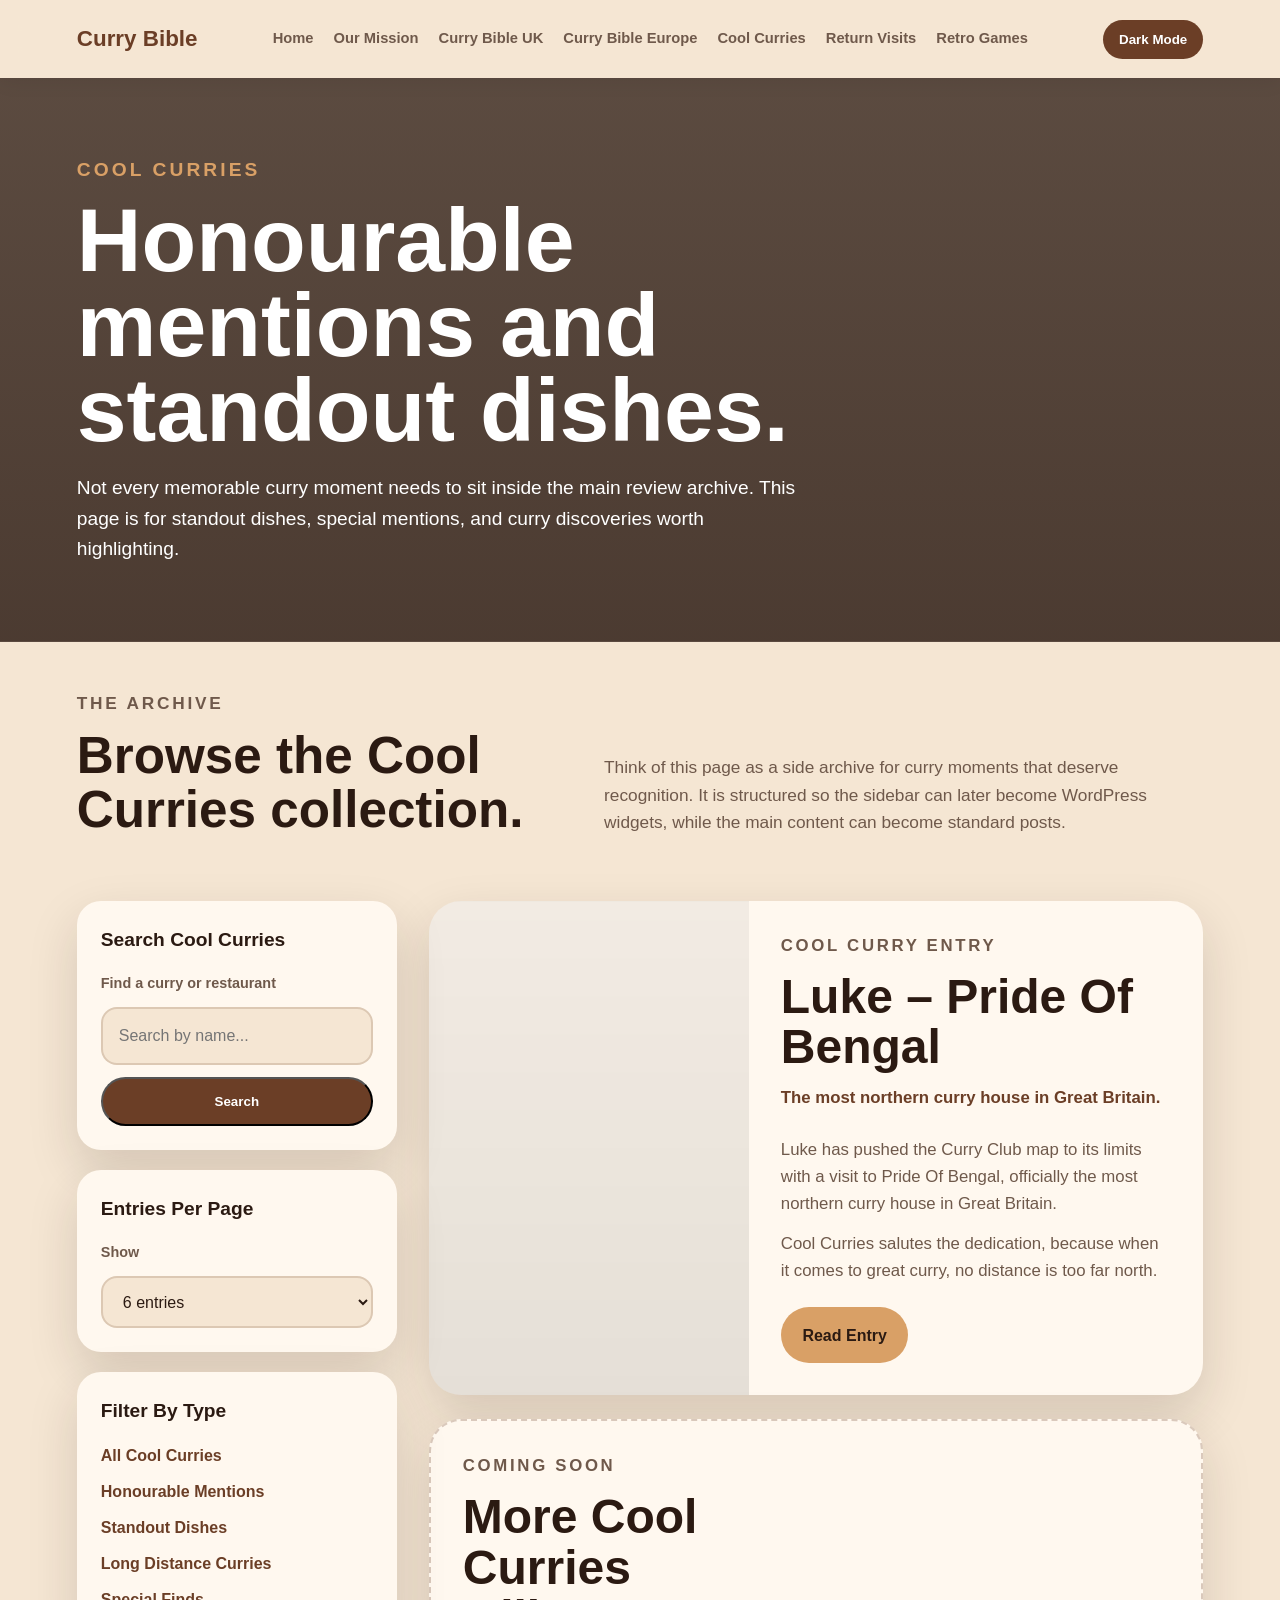
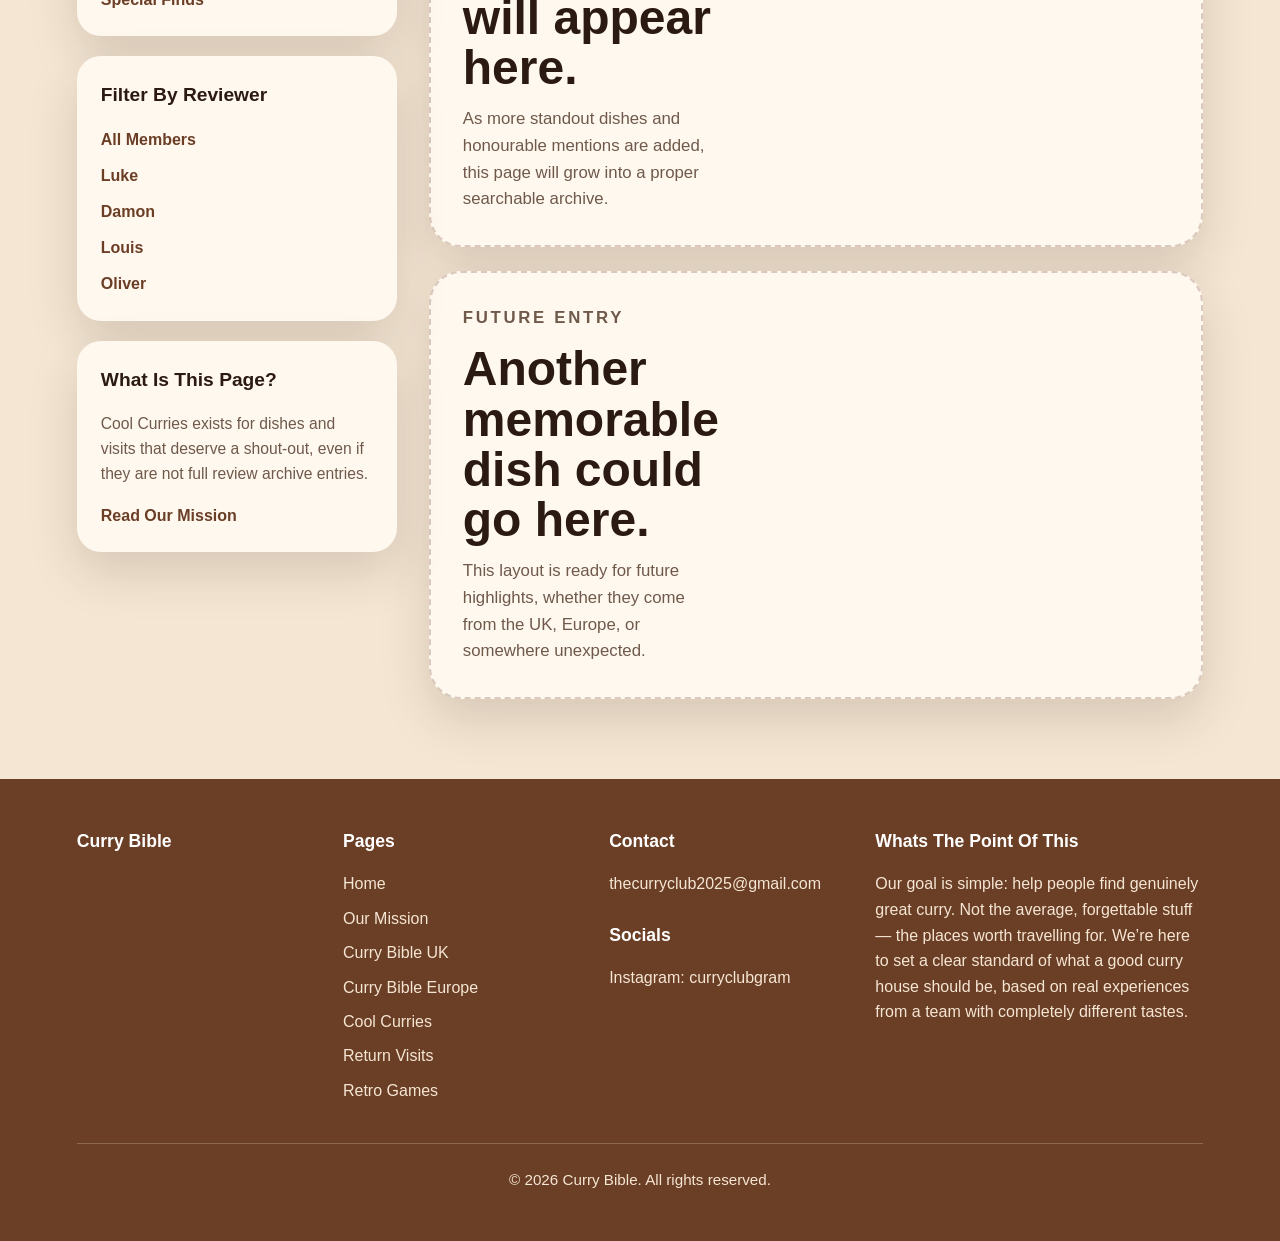
==== cool-curries.html @ d61c3b30 "Cool curries added" ====
<!DOCTYPE html>
<html lang="en">
<head>
  <meta charset="UTF-8" />
  <meta name="viewport" content="width=device-width, initial-scale=1.0" />

  <title>Cool Curries | Curry Bible</title>

  <link rel="stylesheet" href="styles.css" />
</head>

<body>
  <header class="site-header">
    <div class="header-left">
      <button id="burgerMenu" class="burger-menu" type="button" aria-label="Open navigation menu" aria-expanded="false">
        <span></span>
        <span></span>
        <span></span>
      </button>

      <a href="index.html" class="logo">Curry Bible</a>
    </div>

    <nav id="mainNav" class="main-nav">
      <a href="index.html">Home</a>
      <a href="our-mission.html">Our Mission</a>
      <a href="curry-bible-uk.html">Curry Bible UK</a>
      <a href="curry-bible-europe.html">Curry Bible Europe</a>
      <a href="cool-curries.html">Cool Curries</a>
      <a href="#">Return Visits</a>
      <a href="#">Retro Games</a>
    </nav>

    <button id="themeToggle" class="theme-toggle">Dark Mode</button>
  </header>

  <main>
    <section class="cool-curries-hero">
      <div class="cool-curries-hero-content">
        <p class="eyebrow">Cool Curries</p>
        <h1>Honourable mentions and standout dishes.</h1>
        <p>
          Not every memorable curry moment needs to sit inside the main review archive.
          This page is for standout dishes, special mentions, and curry discoveries worth highlighting.
        </p>
      </div>
    </section>

    <section class="reviews-page-intro">
      <div>
        <p class="eyebrow">The Archive</p>
        <h2>Browse the Cool Curries collection.</h2>
      </div>

      <p>
        Think of this page as a side archive for curry moments that deserve recognition.
        It is structured so the sidebar can later become WordPress widgets, while the main content can become standard posts.
      </p>
    </section>

    <section class="reviews-layout">
      <aside class="reviews-sidebar">
        <div class="sidebar-widget">
          <h3>Search Cool Curries</h3>

          <form class="review-search-form">
            <label for="coolCurrySearch">Find a curry or restaurant</label>
            <input id="coolCurrySearch" type="search" placeholder="Search by name..." />
            <button type="submit" class="btn secondary">Search</button>
          </form>
        </div>

        <div class="sidebar-widget">
          <h3>Entries Per Page</h3>

          <form class="reviews-per-page-form">
            <label for="coolCurriesPerPage">Show</label>

            <select id="coolCurriesPerPage">
              <option>6 entries</option>
              <option>9 entries</option>
              <option>12 entries</option>
              <option>15 entries</option>
            </select>
          </form>
        </div>

        <div class="sidebar-widget">
          <h3>Filter By Type</h3>

          <div class="filter-links">
            <a href="#">All Cool Curries</a>
            <a href="#">Honourable Mentions</a>
            <a href="#">Standout Dishes</a>
            <a href="#">Long Distance Curries</a>
            <a href="#">Special Finds</a>
          </div>
        </div>

        <div class="sidebar-widget">
          <h3>Filter By Reviewer</h3>

          <div class="filter-links">
            <a href="#">All Members</a>
            <a href="#">Luke</a>
            <a href="#">Damon</a>
            <a href="#">Louis</a>
            <a href="#">Oliver</a>
          </div>
        </div>

        <div class="sidebar-widget">
          <h3>What Is This Page?</h3>
          <p>
            Cool Curries exists for dishes and visits that deserve a shout-out, even if they are not full review archive entries.
          </p>

          <a href="our-mission.html" class="sidebar-text-link">Read Our Mission</a>
        </div>
      </aside>

      <section class="reviews-main">
        <article class="cool-curry-card featured-cool-curry">
          <div class="cool-curry-image"></div>

          <div class="cool-curry-content">
            <p class="eyebrow">Cool Curry Entry</p>
            <h2>Luke – Pride Of Bengal</h2>
            <p class="archive-rating">The most northern curry house in Great Britain.</p>
            <p>
              Luke has pushed the Curry Club map to its limits with a visit to Pride Of Bengal,
              officially the most northern curry house in Great Britain.
            </p>
            <p>
              Cool Curries salutes the dedication, because when it comes to great curry,
              no distance is too far north.
            </p>

            <a href="#" class="btn primary">Read Entry</a>
          </div>
        </article>

        <article class="cool-curry-card placeholder-review">
          <div class="cool-curry-content">
            <p class="eyebrow">Coming Soon</p>
            <h2>More Cool Curries will appear here.</h2>
            <p>
              As more standout dishes and honourable mentions are added, this page will grow into a proper searchable archive.
            </p>
          </div>
        </article>

        <article class="cool-curry-card placeholder-review">
          <div class="cool-curry-content">
            <p class="eyebrow">Future Entry</p>
            <h2>Another memorable dish could go here.</h2>
            <p>
              This layout is ready for future highlights, whether they come from the UK, Europe, or somewhere unexpected.
            </p>
          </div>
        </article>
      </section>
    </section>
  </main>

  <footer class="site-footer">
    <div class="footer-grid">
      <div>
        <h3>Curry Bible</h3>
      </div>

      <div>
        <h3>Pages</h3>
        <div class="footer-links">
          <a href="index.html">Home</a>
          <a href="our-mission.html">Our Mission</a>
          <a href="curry-bible-uk.html">Curry Bible UK</a>
          <a href="curry-bible-europe.html">Curry Bible Europe</a>
          <a href="cool-curries.html">Cool Curries</a>
          <a href="#">Return Visits</a>
          <a href="#">Retro Games</a>
        </div>
      </div>

      <div>
        <h3>Contact</h3>
        <a href="mailto:thecurryclub2025@gmail.com">thecurryclub2025@gmail.com</a>

        <h3 class="socials-title">Socials</h3>
        <a href="https://www.instagram.com/curryclubgram" target="_blank" rel="noopener noreferrer">
          Instagram: curryclubgram
        </a>
      </div>

      <div>
        <h3>Whats The Point Of This</h3>
        <p>
          Our goal is simple: help people find genuinely great curry. Not the average, forgettable stuff —
          the places worth travelling for. We’re here to set a clear standard of what a good curry house
          should be, based on real experiences from a team with completely different tastes.
        </p>
      </div>
    </div>

    <p class="footer-copyright">&copy; 2026 Curry Bible. All rights reserved.</p>
  </footer>

  <script src="script.js"></script>
</body>
</html>
---- styles.css ----
:root {
  --bg: #f5e6d3;
  --surface: #fff8ef;
  --text: #2b1a12;
  --muted: #6f594b;
  --primary: #6b3e26;
  --secondary: #d9a066;
  --accent: #ffffff;
  --dark: #1a1410;
  --danger: #7c241d;
  --shadow: 0 20px 50px rgba(43, 26, 18, 0.15);
}

body.dark-mode {
  --bg: #16100c;
  --surface: #241913;
  --text: #f9ead7;
  --muted: #c7ad98;
  --primary: #d9a066;
  --secondary: #8b512f;
  --accent: #ffffff;
  --dark: #0d0907;
  --shadow: 0 20px 50px rgba(0, 0, 0, 0.45);
}

* {
  box-sizing: border-box;
  margin: 0;
  padding: 0;
}

body {
  font-family: Arial, Helvetica, sans-serif;
  background: var(--bg);
  color: var(--text);
  line-height: 1.6;
  transition: background 0.3s ease, color 0.3s ease;
}

a {
  text-decoration: none;
  color: inherit;
}

.site-header {
  position: sticky;
  top: 0;
  z-index: 1000;
  height: 78px;
  padding: 0 6%;
  display: flex;
  align-items: center;
  justify-content: space-between;
  background: rgba(245, 230, 211, 0.92);
  backdrop-filter: blur(14px);
  box-shadow: 0 2px 20px rgba(0, 0, 0, 0.08);
}

.header-left {
  display: flex;
  align-items: center;
  gap: 1rem;
}

body.dark-mode .site-header {
  background: rgba(22, 16, 12, 0.92);
}

.logo {
  font-size: 1.4rem;
  font-weight: 900;
  color: var(--primary);
}

.main-nav {
  display: flex;
  gap: 1.25rem;
  font-size: 0.92rem;
  font-weight: 700;
}

.main-nav a {
  color: var(--muted);
}

.main-nav a:hover {
  color: var(--primary);
}

.theme-toggle {
  border: none;
  background: var(--primary);
  color: var(--accent);
  padding: 0.75rem 1rem;
  border-radius: 999px;
  font-weight: 800;
  cursor: pointer;
}

.burger-menu {
  display: none;
  border: none;
  background: transparent;
  cursor: pointer;
  flex-direction: column;
  gap: 5px;
}

.burger-menu span {
  width: 28px;
  height: 3px;
  background: var(--primary);
  border-radius: 999px;
  transition: transform 0.3s ease, opacity 0.3s ease;
}

.burger-menu.active span:nth-child(1) {
  transform: translateY(8px) rotate(45deg);
}

.burger-menu.active span:nth-child(2) {
  opacity: 0;
}

.burger-menu.active span:nth-child(3) {
  transform: translateY(-8px) rotate(-45deg);
}

.hero {
  min-height: 85vh;
  display: flex;
  align-items: center;
  padding: 6%;
  background:
    linear-gradient(rgba(43, 26, 18, 0.72), rgba(43, 26, 18, 0.78)),
    url("https://images.unsplash.com/photo-1585937421612-70a008356fbe?auto=format&fit=crop&w=1600&q=80");
  background-size: cover;
  background-position: center;
  color: white;
}

.hero-content {
  max-width: 780px;
}

.eyebrow {
  color: var(--secondary);
  text-transform: uppercase;
  letter-spacing: 0.16em;
  font-size: 0.78rem;
  font-weight: 900;
  margin-bottom: 0.75rem;
}

.hero h1 {
  font-size: clamp(3rem, 8vw, 6.8rem);
  line-height: 0.95;
  margin-bottom: 1.5rem;
}

.hero p {
  font-size: 1.25rem;
  max-width: 620px;
  margin-bottom: 2rem;
}

.hero-buttons,
.cta-buttons {
  display: flex;
  gap: 1rem;
  flex-wrap: wrap;
}

.hero-btn-uk,
.hero-btn-europe {
  gap: 0.35rem;
}

.cta-buttons {
  justify-content: center;
}

.btn {
  display: inline-flex;
  align-items: center;
  justify-content: center;
  text-align: center;
  padding: 0.95rem 1.35rem;
  border-radius: 999px;
  font-weight: 900;
  transition: transform 0.2s ease, box-shadow 0.2s ease;
}

.btn:hover {
  transform: translateY(-3px);
  box-shadow: var(--shadow);
}

.btn.primary {
  background: var(--secondary);
  color: #2b1a12;
}

.btn.secondary {
  background: var(--primary);
  color: var(--accent);
}

.section {
  padding: 5rem 6%;
}

.journey {
  display: grid;
  grid-template-columns: 1fr 1.3fr;
  gap: 3rem;
  align-items: center;
}

.journey h2,
.story h2,
.section-heading h2,
.games-section h2,
.cta-section h2,
.owner-section h2 {
  font-size: clamp(2rem, 4vw, 3.5rem);
  line-height: 1.05;
}

.timeline {
  display: grid;
  gap: 1.5rem;
}

.timeline-item {
  display: grid;
  grid-template-columns: 24px 1fr;
  gap: 1rem;
  align-items: start;
}

.timeline-item span {
  width: 18px;
  height: 18px;
  background: var(--primary);
  border-radius: 50%;
  margin-top: 0.35rem;
}

.story-card {
  background: var(--surface);
  padding: 3rem;
  border-radius: 32px;
  box-shadow: var(--shadow);
  max-width: 980px;
  margin: 0 auto;
}

.story-card p {
  color: var(--muted);
  font-size: 1.1rem;
}

.member-awards {
  display: grid;
  grid-template-columns: repeat(2, 1fr);
  gap: 2rem;
}

.award-card {
  padding: 2.5rem;
  border-radius: 32px;
  box-shadow: var(--shadow);
  min-height: 320px;
}

.award-card h2 {
  font-size: 2.4rem;
  margin-bottom: 1rem;
}

.award-card.highlight {
  background: linear-gradient(135deg, #fff1d8, #d9a066);
  color: #2b1a12;
}

.award-card.danger {
  background: linear-gradient(135deg, #2b1a12, #7c241d);
  color: white;
}

.member-name {
  font-size: 1.35rem;
  font-weight: 900;
  margin-bottom: 1rem;
}

.section-heading {
  margin-bottom: 2rem;
}

.review-grid {
  display: grid;
  grid-template-columns: repeat(3, 1fr);
  gap: 1.75rem;
}

.review-card {
  background: var(--surface);
  border-radius: 28px;
  overflow: hidden;
  box-shadow: var(--shadow);
  transition: transform 0.2s ease;
}

.review-card:hover {
  transform: translateY(-6px);
}

.review-image {
  height: 220px;
  background:
    linear-gradient(rgba(0, 0, 0, 0.05), rgba(0, 0, 0, 0.1)),
    url("https://images.unsplash.com/photo-1603894584373-5ac82b2ae398?auto=format&fit=crop&w=900&q=80");
  background-size: cover;
  background-position: center;
}

.review-card h3,
.review-card p {
  padding: 0 1.4rem;
}

.review-card h3 {
  padding-top: 1.3rem;
  font-size: 1.35rem;
}

.review-card p {
  color: var(--muted);
}

.review-card p:last-child {
  padding-bottom: 1.5rem;
}

.rating {
  font-weight: 900;
  color: var(--primary) !important;
  margin: 0.4rem 0;
}

.games-section {
  margin: 4rem 6%;
  padding: 4rem;
  border-radius: 36px;
  background:
    linear-gradient(135deg, rgba(0, 0, 0, 0.88), rgba(36, 25, 19, 0.92)),
    url("https://images.unsplash.com/photo-1550745165-9bc0b252726f?auto=format&fit=crop&w=1400&q=80");
  background-size: cover;
  background-position: center;
  color: white;
  display: flex;
  justify-content: space-between;
  gap: 2rem;
  align-items: center;
}

.games-section p {
  max-width: 520px;
  color: #ead7c2;
}

.cta-section,
.owner-section {
  text-align: center;
}

.cta-section h2,
.owner-section h2 {
  margin-bottom: 1.5rem;
}

.owner-section p {
  color: var(--muted);
  margin-bottom: 1.5rem;
}

.site-footer {
  padding: 3rem 6%;
  background: var(--primary);
  color: white;
}

.footer-grid {
  display: grid;
  grid-template-columns: 1fr 1fr 1fr 1.4fr;
  gap: 2rem;
}

.site-footer h3 {
  margin-bottom: 1rem;
  font-size: 1.1rem;
}

.site-footer p,
.site-footer a {
  color: #f5e6d3;
}

.footer-links {
  display: grid;
  gap: 0.55rem;
}

.footer-links a:hover,
.site-footer a:hover {
  color: white;
}

.footer-copyright {
  margin-top: 2.5rem;
  padding-top: 1.5rem;
  border-top: 1px solid rgba(245, 230, 211, 0.25);
  text-align: center;
  font-size: 0.95rem;
}

.socials-title {
  margin-top: 1.5rem;
}

@media (max-width: 1000px) {
  .burger-menu {
    display: flex;
  }

  .main-nav {
    position: absolute;
    top: 88px;
    left: 50%;
    width: 75%;
    transform: translateX(-50%);
    padding: 1.5rem;
    background: var(--surface);
    display: none;
    flex-direction: column;
    align-items: center;
    text-align: center;
    gap: 1rem;
    box-shadow: var(--shadow);
    border-radius: 24px;
  }

  .main-nav.active {
    display: flex;
  }

  .main-nav a {
    width: 100%;
    padding: 0.45rem 0;
  }

  .hero-btn-uk,
.hero-btn-europe {
  flex-direction: column;
  gap: 0.15rem;
  line-height: 1.15;
}

  .journey,
  .member-awards,
  .review-grid,
  .games-section,
  .footer-grid {
    grid-template-columns: 1fr;
  }

  .games-section {
    flex-direction: column;
    align-items: flex-start;
  }
}

@media (max-width: 600px) {
  .site-header {
    height: auto;
    min-height: 78px;
    padding: 1rem 5%;
    gap: 1rem;
  }

  .hero {
    min-height: 75vh;
  }

  .hero-buttons {
    display: grid;
    grid-template-columns: 1fr 1fr;
    gap: 1rem;
    max-width: 420px;
  }

  .hero-btn-uk {
    grid-column: 1;
  }

  .hero-btn-europe {
    grid-column: 2;
  }

  .hero-btn-tetris {
    grid-column: 1 / -1;
    justify-self: center;
    min-width: 180px;
  }

  .hero-buttons .btn {
    min-height: 72px;
  }

  .hero-btn-tetris {
    min-height: 58px;
  }

  .section {
    padding: 1.75rem 5%;
  }

  .story-card,
  .award-card,
  .games-section {
    padding: 2rem;
    border-radius: 24px;
  }

  .games-section {
    margin: 1.75rem 5%;
  }

  .theme-toggle {
    padding: 0.65rem 0.85rem;
    font-size: 0.8rem;
  }

  .main-nav {
    top: 88px;
    width: 75%;
    padding: 1.5rem 1rem;
  }

  .chronicles {
    overflow: hidden;
  }

  .review-grid {
    display: flex;
    gap: 1.25rem;
    overflow-x: auto;
    scroll-snap-type: x mandatory;
    padding-bottom: 1rem;
    -webkit-overflow-scrolling: touch;
  }

  .review-card {
    flex: 0 0 86%;
    scroll-snap-align: start;
  }

  .review-grid::-webkit-scrollbar {
    display: none;
  }

  .review-grid {
    scrollbar-width: none;
  }
}

/* =====================
   OUR MISSION PAGE
===================== */

.mission-hero {
  min-height: 72vh;
  display: flex;
  align-items: center;
  padding: 6%;
  background:
    linear-gradient(rgba(43, 26, 18, 0.78), rgba(43, 26, 18, 0.82)),
    url("https://images.unsplash.com/photo-1601050690597-df0568f70950?auto=format&fit=crop&w=1600&q=80");
  background-size: cover;
  background-position: center;
  color: white;
}

.mission-hero-content {
  max-width: 860px;
}

.mission-hero h1 {
  font-size: clamp(3rem, 7vw, 6.2rem);
  line-height: 0.95;
  margin-bottom: 1.5rem;
}

.mission-hero p {
  font-size: 1.25rem;
  max-width: 680px;
}

.mission-intro-card {
  background: var(--surface);
  padding: 3rem;
  border-radius: 32px;
  box-shadow: var(--shadow);
  max-width: 1050px;
  margin: 0 auto;
}

.mission-intro-card h2,
.mission-split h2,
.review-method h2,
.process-card h2,
.europe-note-card h2,
.mission-final h2 {
  font-size: clamp(2rem, 4vw, 3.5rem);
  line-height: 1.05;
  margin-bottom: 1.25rem;
}

.mission-intro-card p,
.mission-text-stack p,
.criteria-card p,
.process-card p,
.process-step p,
.europe-note-card p,
.mission-final p {
  color: var(--muted);
  font-size: 1.08rem;
}

.mission-intro-card p + p,
.mission-text-stack p + p,
.process-card p + p {
  margin-top: 1rem;
}

.mission-split {
  display: grid;
  grid-template-columns: 1fr 1.25fr;
  gap: 3rem;
  align-items: start;
}

.mission-split.reverse {
  grid-template-columns: 1.25fr 1fr;
}

.mission-split.reverse > div:first-child {
  order: 2;
}

.mission-split.reverse > div:last-child {
  order: 1;
}

.mission-text-stack {
  background: var(--surface);
  padding: 2.5rem;
  border-radius: 28px;
  box-shadow: var(--shadow);
}

.criteria-grid {
  display: grid;
  grid-template-columns: repeat(5, 1fr);
  gap: 1.25rem;
}

.criteria-card {
  background: var(--surface);
  padding: 2rem;
  border-radius: 28px;
  box-shadow: var(--shadow);
  transition: transform 0.2s ease;
}

.criteria-card:hover {
  transform: translateY(-6px);
}

.criteria-card span {
  display: inline-flex;
  align-items: center;
  justify-content: center;
  width: 44px;
  height: 44px;
  margin-bottom: 1.25rem;
  border-radius: 50%;
  background: var(--primary);
  color: var(--accent);
  font-weight: 900;
}

.criteria-card h3 {
  font-size: 1.35rem;
  margin-bottom: 0.75rem;
}

.process-section {
  display: grid;
  grid-template-columns: 1.2fr 0.8fr;
  gap: 2rem;
  align-items: stretch;
}

.process-card {
  background: linear-gradient(135deg, #fff1d8, #d9a066);
  color: #2b1a12;
  padding: 3rem;
  border-radius: 32px;
  box-shadow: var(--shadow);
}

.process-card .eyebrow {
  color: #6b3e26;
}

.process-card p {
  color: #3d2619;
}

.process-steps {
  display: grid;
  gap: 1rem;
}

.process-step {
  background: var(--surface);
  padding: 1.5rem;
  border-radius: 24px;
  box-shadow: var(--shadow);
  display: grid;
  grid-template-columns: 24px 1fr;
  gap: 1rem;
  align-items: start;
}

.process-step span {
  width: 18px;
  height: 18px;
  background: var(--primary);
  border-radius: 50%;
  margin-top: 0.35rem;
}

.europe-note {
  padding-top: 2rem;
}

.europe-note-card {
  background:
    linear-gradient(135deg, rgba(43, 26, 18, 0.92), rgba(107, 62, 38, 0.9)),
    url("https://images.unsplash.com/photo-1544148103-0773bf10d330?auto=format&fit=crop&w=1600&q=80");
  background-size: cover;
  background-position: center;
  color: white;
  padding: 4rem;
  border-radius: 36px;
  box-shadow: var(--shadow);
}

.europe-note-card p {
  color: #f5e6d3;
  max-width: 760px;
}

.mission-final {
  text-align: center;
}

.mission-final p {
  max-width: 720px;
  margin: 0 auto 1.75rem;
}

.mission-final-buttons {
  display: flex;
  justify-content: center;
  gap: 1rem;
  flex-wrap: wrap;
}


/* =====================
   OUR MISSION RESPONSIVE
===================== */

@media (max-width: 1200px) {
  .criteria-grid {
    grid-template-columns: repeat(3, 1fr);
  }
}

@media (max-width: 1000px) {
  .mission-split,
  .mission-split.reverse,
  .process-section {
    grid-template-columns: 1fr;
  }

  .mission-split.reverse > div:first-child,
  .mission-split.reverse > div:last-child {
    order: initial;
  }

  .criteria-grid {
    grid-template-columns: repeat(2, 1fr);
  }
}

@media (max-width: 600px) {
  .mission-hero {
    min-height: 68vh;
    padding: 5%;
  }

  .mission-hero h1 {
    font-size: clamp(2.8rem, 13vw, 4.7rem);
  }

  .mission-hero p {
    font-size: 1.1rem;
  }

  .mission-intro-card,
  .mission-text-stack,
  .process-card,
  .europe-note-card {
    padding: 2rem;
    border-radius: 24px;
  }

  .criteria-grid {
    display: flex;
    gap: 1.25rem;
    overflow-x: auto;
    scroll-snap-type: x mandatory;
    padding-bottom: 1rem;
    -webkit-overflow-scrolling: touch;
  }

  .criteria-card {
    flex: 0 0 86%;
    scroll-snap-align: start;
  }

  .criteria-grid::-webkit-scrollbar {
    display: none;
  }

  .criteria-grid {
    scrollbar-width: none;
  }

  .process-section {
    gap: 1.25rem;
  }

  .process-step {
    padding: 1.35rem;
  }

  .europe-note {
    padding-top: 1.75rem;
  }

  .mission-final-buttons {
    flex-direction: column;
    align-items: stretch;
  }

  .mission-final-buttons .btn {
    width: 100%;
  }
}

/* =====================
   CURRY BIBLE UK ARCHIVE PAGE
===================== */

.reviews-archive-hero {
  min-height: 48vh;
  display: flex;
  align-items: center;
  padding: 6%;
  background:
    linear-gradient(rgba(43, 26, 18, 0.76), rgba(43, 26, 18, 0.84)),
    url("https://images.unsplash.com/photo-1565557623262-b51c2513a641?auto=format&fit=crop&w=1600&q=80");
  background-size: cover;
  background-position: center;
  color: white;
}

.reviews-archive-hero-content {
  max-width: 920px;
}

.reviews-archive-hero h1 {
  font-size: clamp(3rem, 7vw, 5.8rem);
  line-height: 0.95;
  margin-bottom: 1.25rem;
}

.reviews-archive-hero p {
  font-size: 1.2rem;
  max-width: 720px;
}

.reviews-page-intro {
  padding: 3rem 6% 2rem;
  display: grid;
  grid-template-columns: 1fr 1.25fr;
  gap: 3rem;
  align-items: end;
}

.reviews-page-intro h2 {
  font-size: clamp(2rem, 4vw, 3.4rem);
  line-height: 1.05;
}

.reviews-page-intro p {
  color: var(--muted);
  font-size: 1.08rem;
}

.reviews-layout {
  padding: 2rem 6% 5rem;
  display: grid;
  grid-template-columns: 320px 1fr;
  gap: 2rem;
  align-items: start;
}

.reviews-sidebar {
  position: sticky;
  top: 104px;
  display: grid;
  gap: 1.25rem;
}

.sidebar-widget {
  background: var(--surface);
  padding: 1.5rem;
  border-radius: 24px;
  box-shadow: var(--shadow);
}

.sidebar-widget h3 {
  font-size: 1.2rem;
  margin-bottom: 1rem;
}

.sidebar-widget p {
  color: var(--muted);
  font-size: 0.98rem;
}

.review-search-form,
.reviews-per-page-form {
  display: grid;
  gap: 0.75rem;
}

.review-search-form label,
.reviews-per-page-form label {
  color: var(--muted);
  font-weight: 800;
  font-size: 0.9rem;
}

.review-search-form input,
.reviews-per-page-form select {
  width: 100%;
  border: 2px solid rgba(107, 62, 38, 0.18);
  background: var(--bg);
  color: var(--text);
  padding: 0.9rem 1rem;
  border-radius: 16px;
  font: inherit;
}

.review-search-form input:focus,
.reviews-per-page-form select:focus {
  outline: none;
  border-color: var(--primary);
}

.filter-links {
  display: grid;
  gap: 0.65rem;
}

.filter-links a,
.sidebar-text-link {
  color: var(--primary);
  font-weight: 900;
}

.filter-links a:hover,
.sidebar-text-link:hover {
  text-decoration: underline;
}

.sidebar-text-link {
  display: inline-block;
  margin-top: 1rem;
}

.reviews-main {
  display: grid;
  gap: 1.5rem;
}

.archive-review-card {
  background: var(--surface);
  border-radius: 32px;
  box-shadow: var(--shadow);
  overflow: hidden;
  display: grid;
  grid-template-columns: 320px 1fr;
  transition: transform 0.2s ease;
}

.archive-review-card:hover {
  transform: translateY(-4px);
}

.archive-review-image {
  min-height: 260px;
  background:
    linear-gradient(rgba(0, 0, 0, 0.05), rgba(0, 0, 0, 0.1)),
    url("https://images.unsplash.com/photo-1603894584373-5ac82b2ae398?auto=format&fit=crop&w=900&q=80");
  background-size: cover;
  background-position: center;
}

.archive-review-content {
  padding: 2rem;
  display: flex;
  flex-direction: column;
  align-items: flex-start;
  justify-content: center;
}

.archive-review-content h2 {
  font-size: clamp(1.9rem, 4vw, 3rem);
  line-height: 1.05;
  margin-bottom: 0.6rem;
}

.archive-review-content p {
  color: var(--muted);
  font-size: 1.05rem;
  max-width: 720px;
}

.archive-rating {
  font-weight: 900;
  color: var(--primary) !important;
  margin-bottom: 0.75rem;
}

.archive-review-content .btn {
  margin-top: 1.4rem;
}

.placeholder-review {
  grid-template-columns: 1fr;
  border: 2px dashed rgba(107, 62, 38, 0.25);
}

.placeholder-review .archive-review-content {
  min-height: 230px;
}


/* =====================
   CURRY BIBLE UK ARCHIVE RESPONSIVE
===================== */

@media (max-width: 1000px) {
  .reviews-page-intro,
  .reviews-layout {
    grid-template-columns: 1fr;
  }

  .reviews-sidebar {
    position: static;
    grid-template-columns: repeat(2, 1fr);
  }

  .archive-review-card {
    grid-template-columns: 260px 1fr;
  }
}

@media (max-width: 700px) {
  .reviews-sidebar {
    grid-template-columns: 1fr;
  }

  .archive-review-card {
    grid-template-columns: 1fr;
  }

  .archive-review-image {
    min-height: 230px;
  }
}

@media (max-width: 600px) {
  .reviews-archive-hero {
    min-height: 42vh;
    padding: 5%;
  }

  .reviews-archive-hero h1 {
    font-size: clamp(2.7rem, 13vw, 4.5rem);
  }

  .reviews-archive-hero p {
    font-size: 1.05rem;
  }

  .reviews-page-intro {
    padding: 2rem 5% 1rem;
    gap: 1.25rem;
  }

  .reviews-layout {
    padding: 1rem 5% 3.5rem;
    gap: 1.5rem;
  }

  .sidebar-widget {
    padding: 1.35rem;
    border-radius: 22px;
  }

  .archive-review-card {
    border-radius: 26px;
  }

  .archive-review-content {
    padding: 1.5rem;
  }

  .archive-review-content .btn {
    width: 100%;
  }
}

/* =====================
   CURRY BIBLE EUROPE ARCHIVE PAGE
===================== */

.europe-archive-hero {
  background:
    linear-gradient(rgba(43, 26, 18, 0.76), rgba(43, 26, 18, 0.84)),
    url("https://images.unsplash.com/photo-1523906834658-6e24ef2386f9?auto=format&fit=crop&w=1600&q=80");
  background-size: cover;
  background-position: center;
}

.europe-review-image {
  background:
    linear-gradient(rgba(0, 0, 0, 0.05), rgba(0, 0, 0, 0.1)),
    url("https://images.unsplash.com/photo-1585937421612-70a008356fbe?auto=format&fit=crop&w=900&q=80");
  background-size: cover;
  background-position: center;
}

/* =====================
   COOL CURRIES PAGE
===================== */

.cool-curries-hero {
  min-height: 48vh;
  display: flex;
  align-items: center;
  padding: 6%;
  background:
    linear-gradient(rgba(43, 26, 18, 0.76), rgba(43, 26, 18, 0.84)),
    url("https://images.unsplash.com/photo-1585937421612-70a008356fbe?auto=format&fit=crop&w=1600&q=80");
  background-size: cover;
  background-position: center;
  color: white;
}

.cool-curries-hero-content {
  max-width: 920px;
}

.cool-curries-hero h1 {
  font-size: clamp(3rem, 7vw, 5.8rem);
  line-height: 0.95;
  margin-bottom: 1.25rem;
}

.cool-curries-hero p {
  font-size: 1.2rem;
  max-width: 720px;
}

.cool-curry-card {
  background: var(--surface);
  border-radius: 32px;
  box-shadow: var(--shadow);
  overflow: hidden;
  display: grid;
  grid-template-columns: 320px 1fr;
  transition: transform 0.2s ease;
}

.cool-curry-card:hover {
  transform: translateY(-4px);
}

.cool-curry-image {
  min-height: 320px;
  background:
    linear-gradient(rgba(0, 0, 0, 0.05), rgba(0, 0, 0, 0.1)),
    url("https://images.unsplash.com/photo-1603894584373-5ac82b2ae398?auto=format&fit=crop&w=900&q=80");
  background-size: cover;
  background-position: center;
}

.cool-curry-content {
  padding: 2rem;
  display: flex;
  flex-direction: column;
  align-items: flex-start;
  justify-content: center;
}

.cool-curry-content h2 {
  font-size: clamp(1.9rem, 4vw, 3rem);
  line-height: 1.05;
  margin-bottom: 0.75rem;
}

.cool-curry-content p {
  color: var(--muted);
  font-size: 1.05rem;
  max-width: 760px;
}

.cool-curry-content p + p {
  margin-top: 0.85rem;
}

.cool-curry-content .btn {
  margin-top: 1.4rem;
}

.featured-cool-curry .cool-curry-image {
  background:
    linear-gradient(rgba(0, 0, 0, 0.05), rgba(0, 0, 0, 0.1)),
    url("https://images.unsplash.com/photo-1517244683847-7456b63c5969?auto=format&fit=crop&w=900&q=80");
  background-size: cover;
  background-position: center;
}


/* =====================
   COOL CURRIES RESPONSIVE
===================== */

@media (max-width: 700px) {
  .cool-curry-card {
    grid-template-columns: 1fr;
  }

  .cool-curry-image {
    min-height: 240px;
  }
}

@media (max-width: 600px) {
  .cool-curries-hero {
    min-height: 42vh;
    padding: 5%;
  }

  .cool-curries-hero h1 {
    font-size: clamp(2.7rem, 13vw, 4.5rem);
  }

  .cool-curries-hero p {
    font-size: 1.05rem;
  }

  .cool-curry-card {
    border-radius: 26px;
  }

  .cool-curry-content {
    padding: 1.5rem;
  }

  .cool-curry-content .btn {
    width: 100%;
  }
}
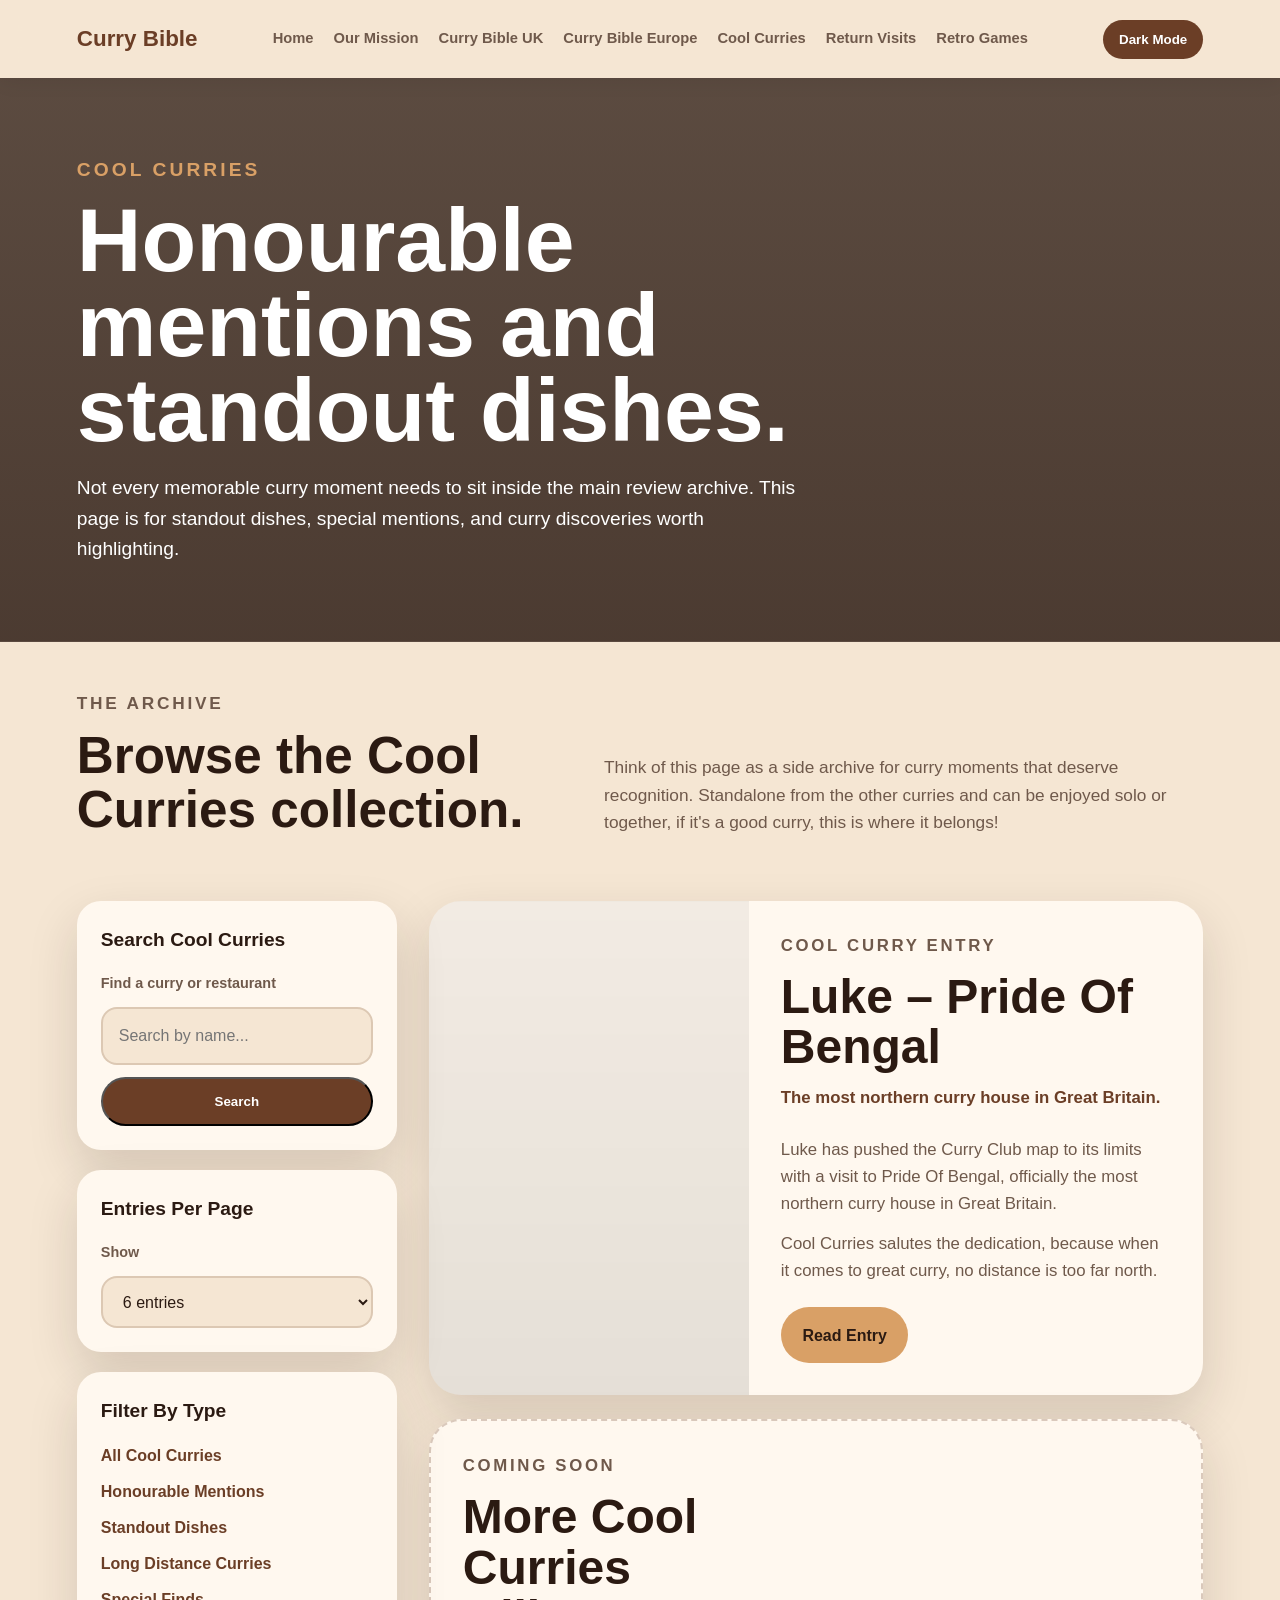
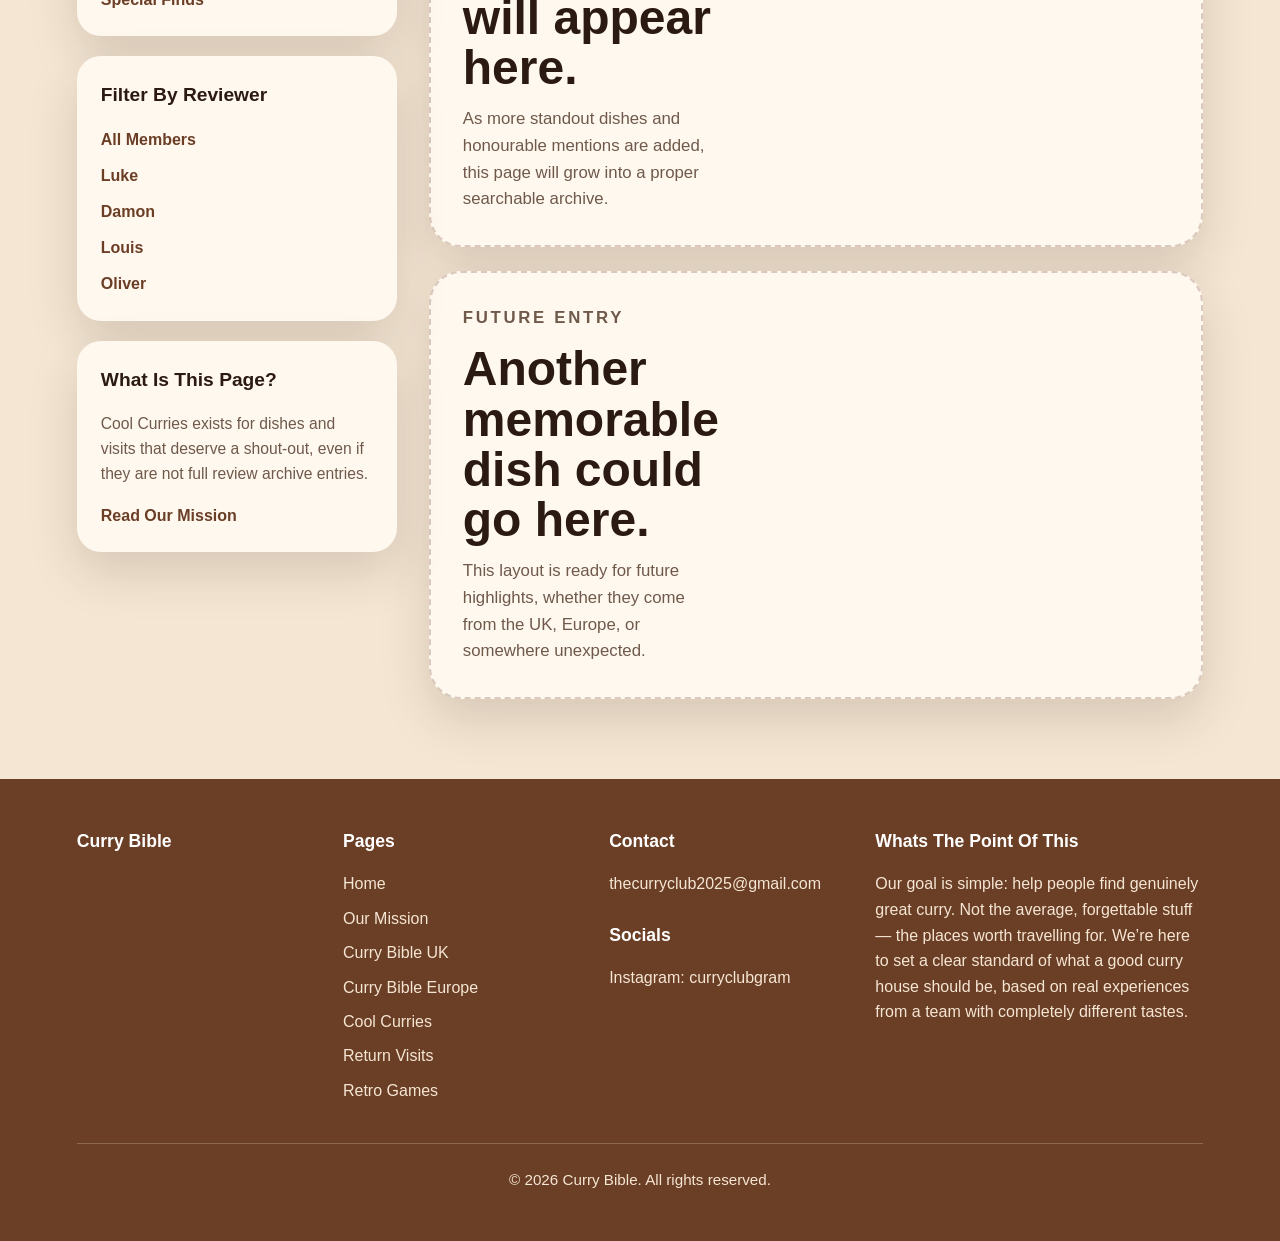
==== commit 509df959: "Edit to the Cool Curries page" ====
--- a/cool-curries.html
+++ b/cool-curries.html
@@ -53,8 +53,8 @@
       </div>
 
       <p>
-        Think of this page as a side archive for curry moments that deserve recognition.
-        It is structured so the sidebar can later become WordPress widgets, while the main content can become standard posts.
+        Think of this page as a side archive for curry moments that deserve recognition. 
+        Standalone from the other curries and can be enjoyed solo or together, if it's a good curry, this is where it belongs!
       </p>
     </section>
 
